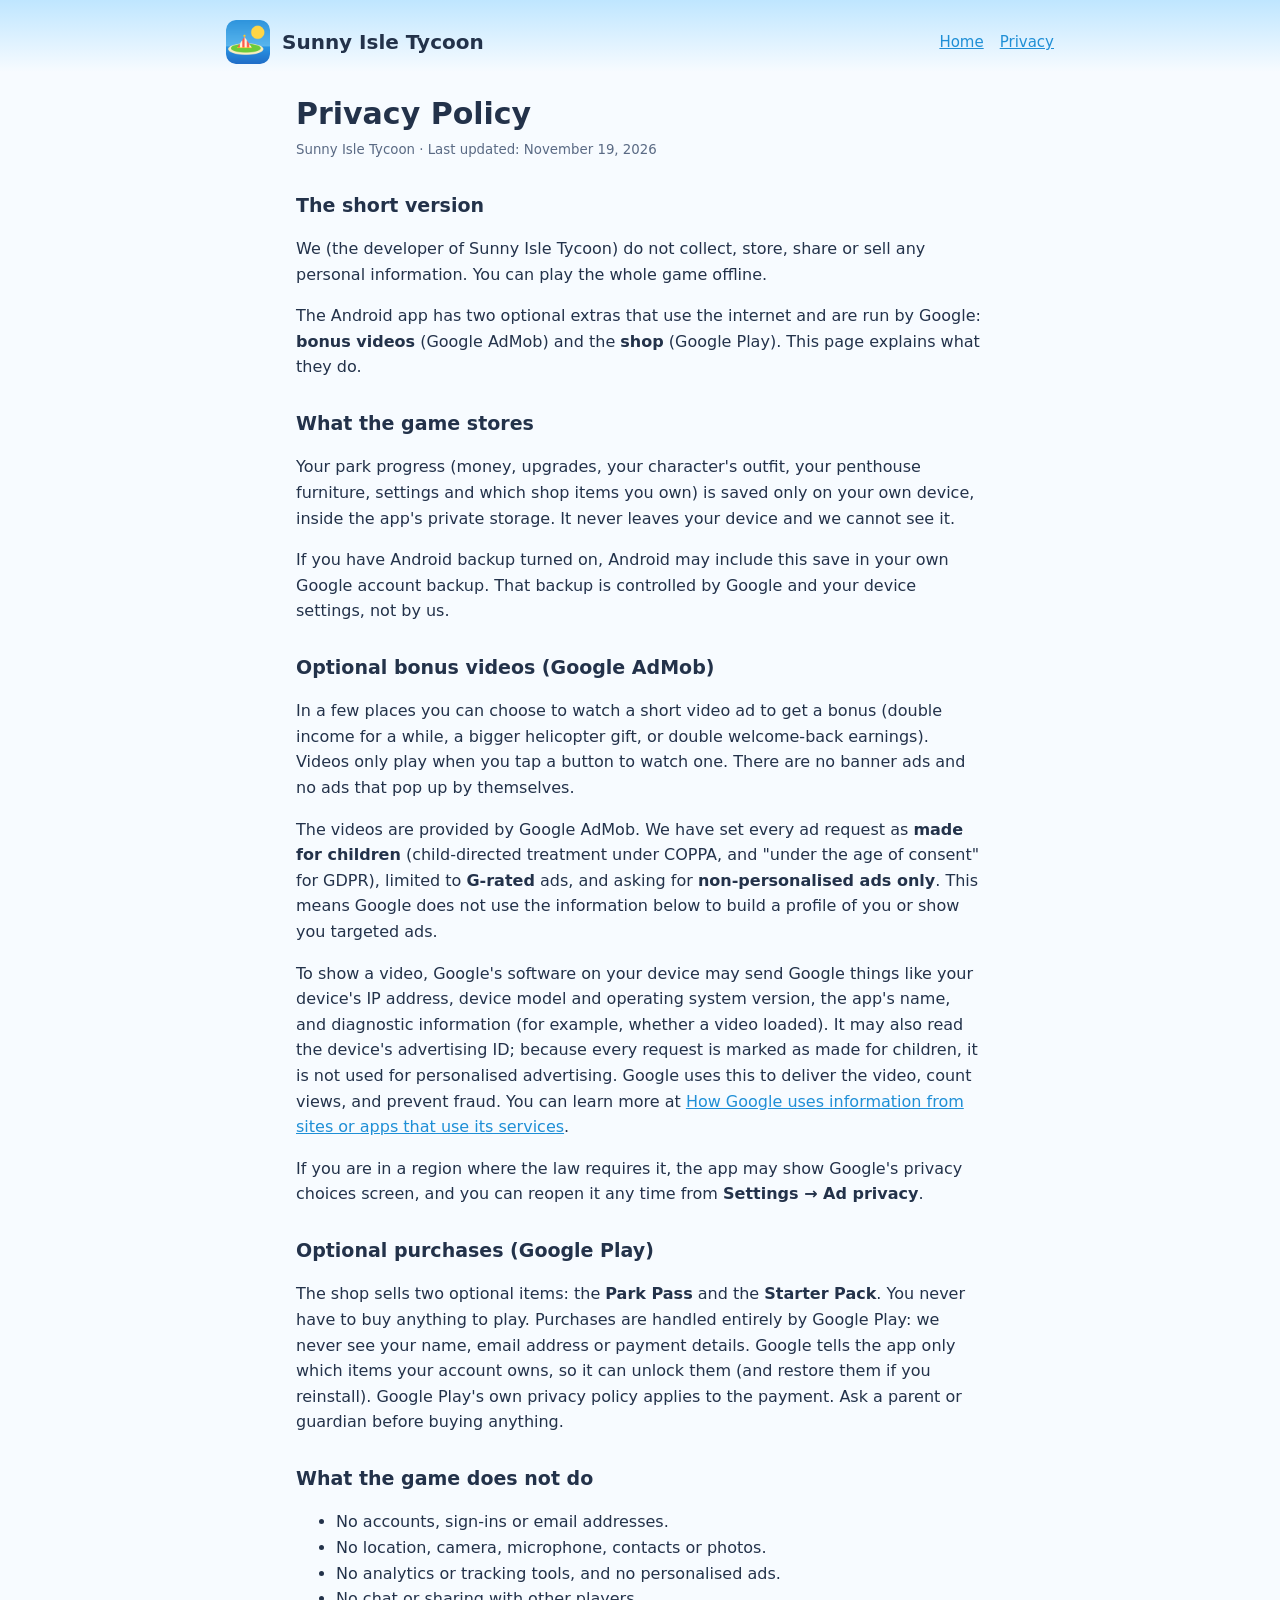
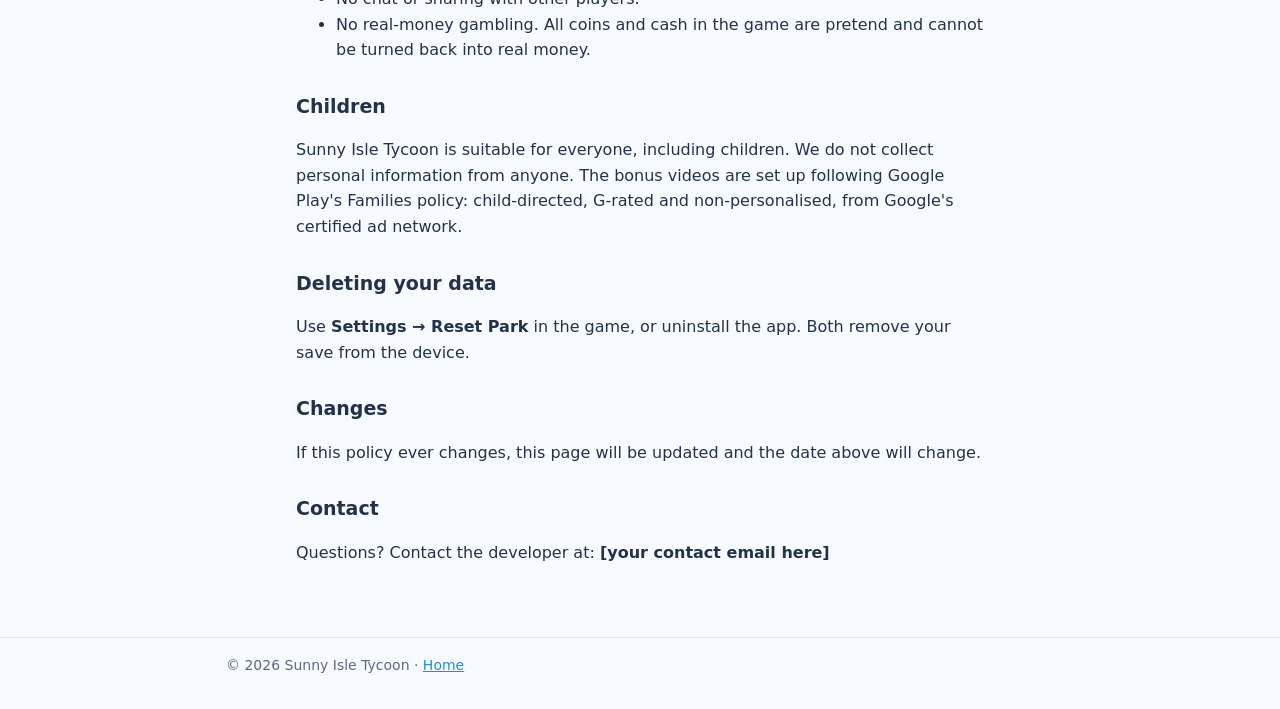
==== privacy.html @ 57443861 "Add website (landing page + privacy policy) for public hosting Co-Authored-By: Claude Opus 5.5 <nore" ====
<!doctype html>
<html lang="en">
<head>
<meta charset="utf-8">
<meta name="viewport" content="width=device-width,initial-scale=1">
<title>Sunny Isle Tycoon: Privacy Policy</title>
<link rel="icon" href="favicon.png">
<link rel="stylesheet" href="style.css">
</head>
<body>
<header class="top"><div class="wrap">
  <img src="img/icon.png" alt="">
  <a class="brand" href="./">Sunny Isle Tycoon</a>
  <nav><a href="./">Home</a><a href="privacy.html">Privacy</a></nav>
</div></header>
<main class="wrap policy">
<h1>Privacy Policy</h1>
<small>Sunny Isle Tycoon · Last updated: November 19, 2026</small>

<h2>The short version</h2>
<p>We (the developer of Sunny Isle Tycoon) do not collect, store, share or sell any personal information. You can play the whole game offline.</p>
<p>The Android app has two optional extras that use the internet and are run by Google: <b>bonus videos</b> (Google AdMob) and the <b>shop</b> (Google Play). This page explains what they do.</p>

<h2>What the game stores</h2>
<p>Your park progress (money, upgrades, your character's outfit, your penthouse furniture, settings and which shop items you own) is saved only on your own device, inside the app's private storage. It never leaves your device and we cannot see it.</p>
<p>If you have Android backup turned on, Android may include this save in your own Google account backup. That backup is controlled by Google and your device settings, not by us.</p>

<h2>Optional bonus videos (Google AdMob)</h2>
<p>In a few places you can choose to watch a short video ad to get a bonus (double income for a while, a bigger helicopter gift, or double welcome-back earnings). Videos only play when you tap a button to watch one. There are no banner ads and no ads that pop up by themselves.</p>
<p>The videos are provided by Google AdMob. We have set every ad request as <b>made for children</b> (child-directed treatment under COPPA, and "under the age of consent" for GDPR), limited to <b>G-rated</b> ads, and asking for <b>non-personalised ads only</b>. This means Google does not use the information below to build a profile of you or show you targeted ads.</p>
<p>To show a video, Google's software on your device may send Google things like your device's IP address, device model and operating system version, the app's name, and diagnostic information (for example, whether a video loaded). It may also read the device's advertising ID; because every request is marked as made for children, it is not used for personalised advertising. Google uses this to deliver the video, count views, and prevent fraud. You can learn more at <a href="https://policies.google.com/technologies/partner-sites">How Google uses information from sites or apps that use its services</a>.</p>
<p>If you are in a region where the law requires it, the app may show Google's privacy choices screen, and you can reopen it any time from <b>Settings → Ad privacy</b>.</p>

<h2>Optional purchases (Google Play)</h2>
<p>The shop sells two optional items: the <b>Park Pass</b> and the <b>Starter Pack</b>. You never have to buy anything to play. Purchases are handled entirely by Google Play: we never see your name, email address or payment details. Google tells the app only which items your account owns, so it can unlock them (and restore them if you reinstall). Google Play's own privacy policy applies to the payment. Ask a parent or guardian before buying anything.</p>

<h2>What the game does not do</h2>
<ul>
  <li>No accounts, sign-ins or email addresses.</li>
  <li>No location, camera, microphone, contacts or photos.</li>
  <li>No analytics or tracking tools, and no personalised ads.</li>
  <li>No chat or sharing with other players.</li>
  <li>No real-money gambling. All coins and cash in the game are pretend and cannot be turned back into real money.</li>
</ul>

<h2>Children</h2>
<p>Sunny Isle Tycoon is suitable for everyone, including children. We do not collect personal information from anyone. The bonus videos are set up following Google Play's Families policy: child-directed, G-rated and non-personalised, from Google's certified ad network.</p>

<h2>Deleting your data</h2>
<p>Use <b>Settings → Reset Park</b> in the game, or uninstall the app. Both remove your save from the device.</p>

<h2>Changes</h2>
<p>If this policy ever changes, this page will be updated and the date above will change.</p>

<h2>Contact</h2>
<p>Questions? Contact the developer at: <b>[your contact email here]</b></p>
</main>
<footer><div class="wrap">© 2026 Sunny Isle Tycoon · <a href="./">Home</a></div></footer>
</body>
</html>
---- style.css ----
:root{--ink:#23324a;--soft:#5a6a84;--bg:#f7fbff;--card:#ffffff;--sun:#ffb627;--sea:#1f8fd6;--line:#dde7f3}
*{box-sizing:border-box}
body{margin:0;font-family:system-ui,-apple-system,"Segoe UI",Roboto,sans-serif;line-height:1.6;color:var(--ink);background:var(--bg)}
a{color:var(--sea)}
.wrap{max-width:860px;margin:0 auto;padding:0 16px}
header.top{background:linear-gradient(180deg,#bfe6ff,#f7fbff);padding:20px 0 8px}
header.top .wrap{display:flex;align-items:center;gap:12px}
header.top img{width:44px;height:44px;border-radius:10px}
header.top a.brand{font-weight:700;font-size:20px;color:var(--ink);text-decoration:none}
header.top nav{margin-left:auto;display:flex;gap:16px;font-size:15px}
.hero{padding:24px 0}
.hero img.banner{width:100%;border-radius:16px;display:block;box-shadow:0 6px 24px rgba(31,143,214,.18)}
h1{font-size:30px;margin:24px 0 4px;line-height:1.2}
h2{font-size:19px;margin-top:28px}
.lead{font-size:18px;color:var(--soft);margin:0 0 16px}
.shots{display:grid;grid-template-columns:repeat(6,1fr);gap:12px;margin:20px 0}
.shots img{width:100%;border-radius:12px;display:block;border:1px solid var(--line)}
.features{display:grid;grid-template-columns:repeat(auto-fit,minmax(240px,1fr));gap:12px;padding:0;list-style:none}
.features li{background:var(--card);border:1px solid var(--line);border-radius:12px;padding:12px 14px}
.badge{display:inline-block;background:var(--sun);color:#3a2600;font-weight:700;border-radius:999px;padding:6px 14px;margin:4px 0 8px}
.policy{max-width:720px;padding-bottom:24px}
.policy small{color:var(--soft)}
footer{border-top:1px solid var(--line);margin-top:32px;padding:16px 0 32px;color:var(--soft);font-size:14px}
@media (max-width:700px){.shots{grid-template-columns:repeat(3,1fr)}h1{font-size:25px}}
@media (max-width:420px){header.top nav{gap:10px;font-size:14px}}
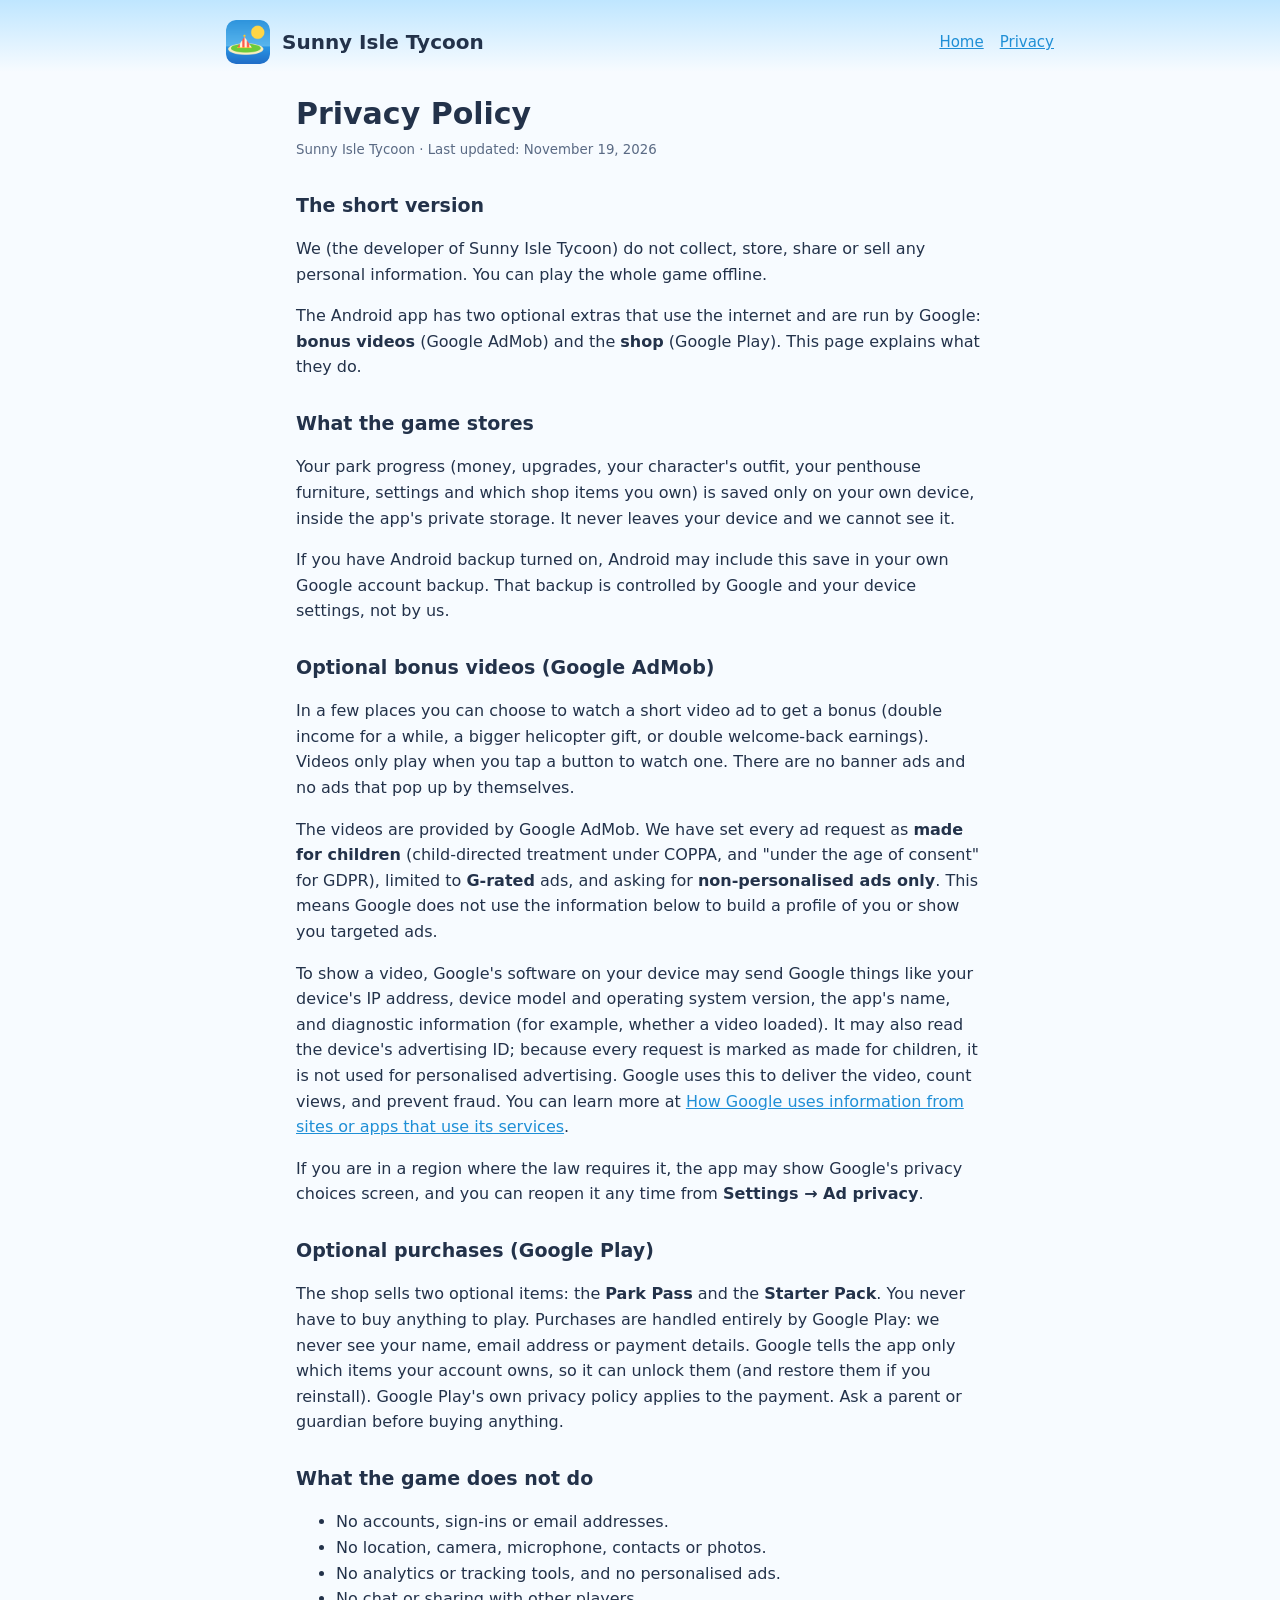
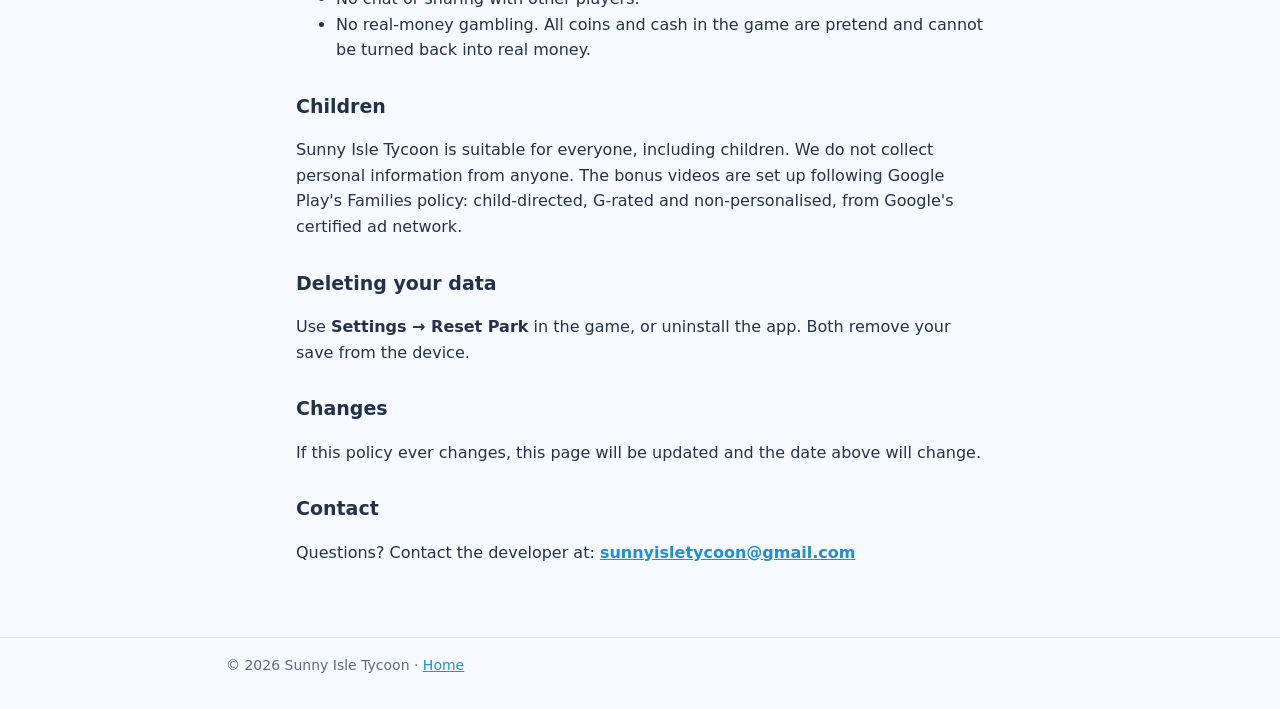
==== commit 83ce2091: "Add game contact email to website and store docs Co-Authored-By: Claude Opus 5.5 <noreply@anthropic." ====
--- a/privacy.html
+++ b/privacy.html
@@ -53,7 +53,7 @@
 <p>If this policy ever changes, this page will be updated and the date above will change.</p>
 
 <h2>Contact</h2>
-<p>Questions? Contact the developer at: <b>[your contact email here]</b></p>
+<p>Questions? Contact the developer at: <a href="mailto:sunnyisletycoon@gmail.com"><b>sunnyisletycoon@gmail.com</b></a></p>
 </main>
 <footer><div class="wrap">© 2026 Sunny Isle Tycoon · <a href="./">Home</a></div></footer>
 </body>
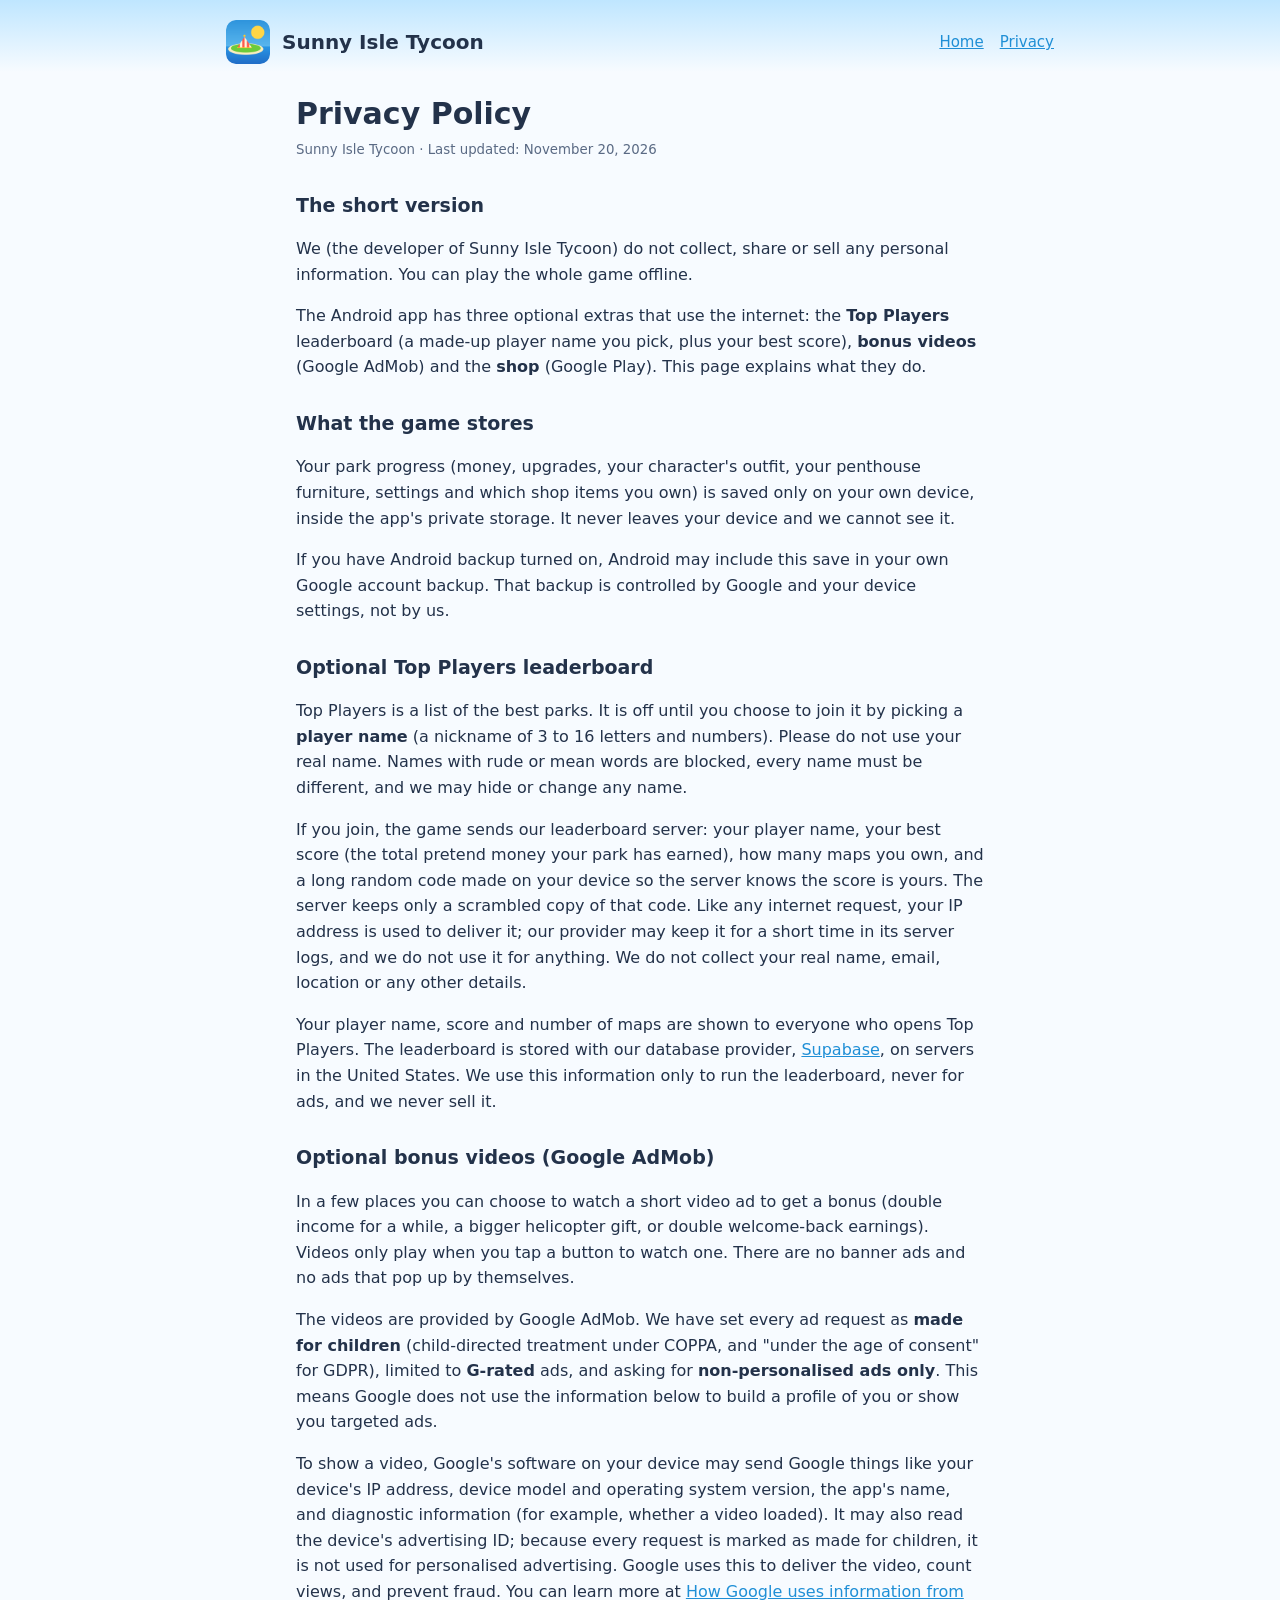
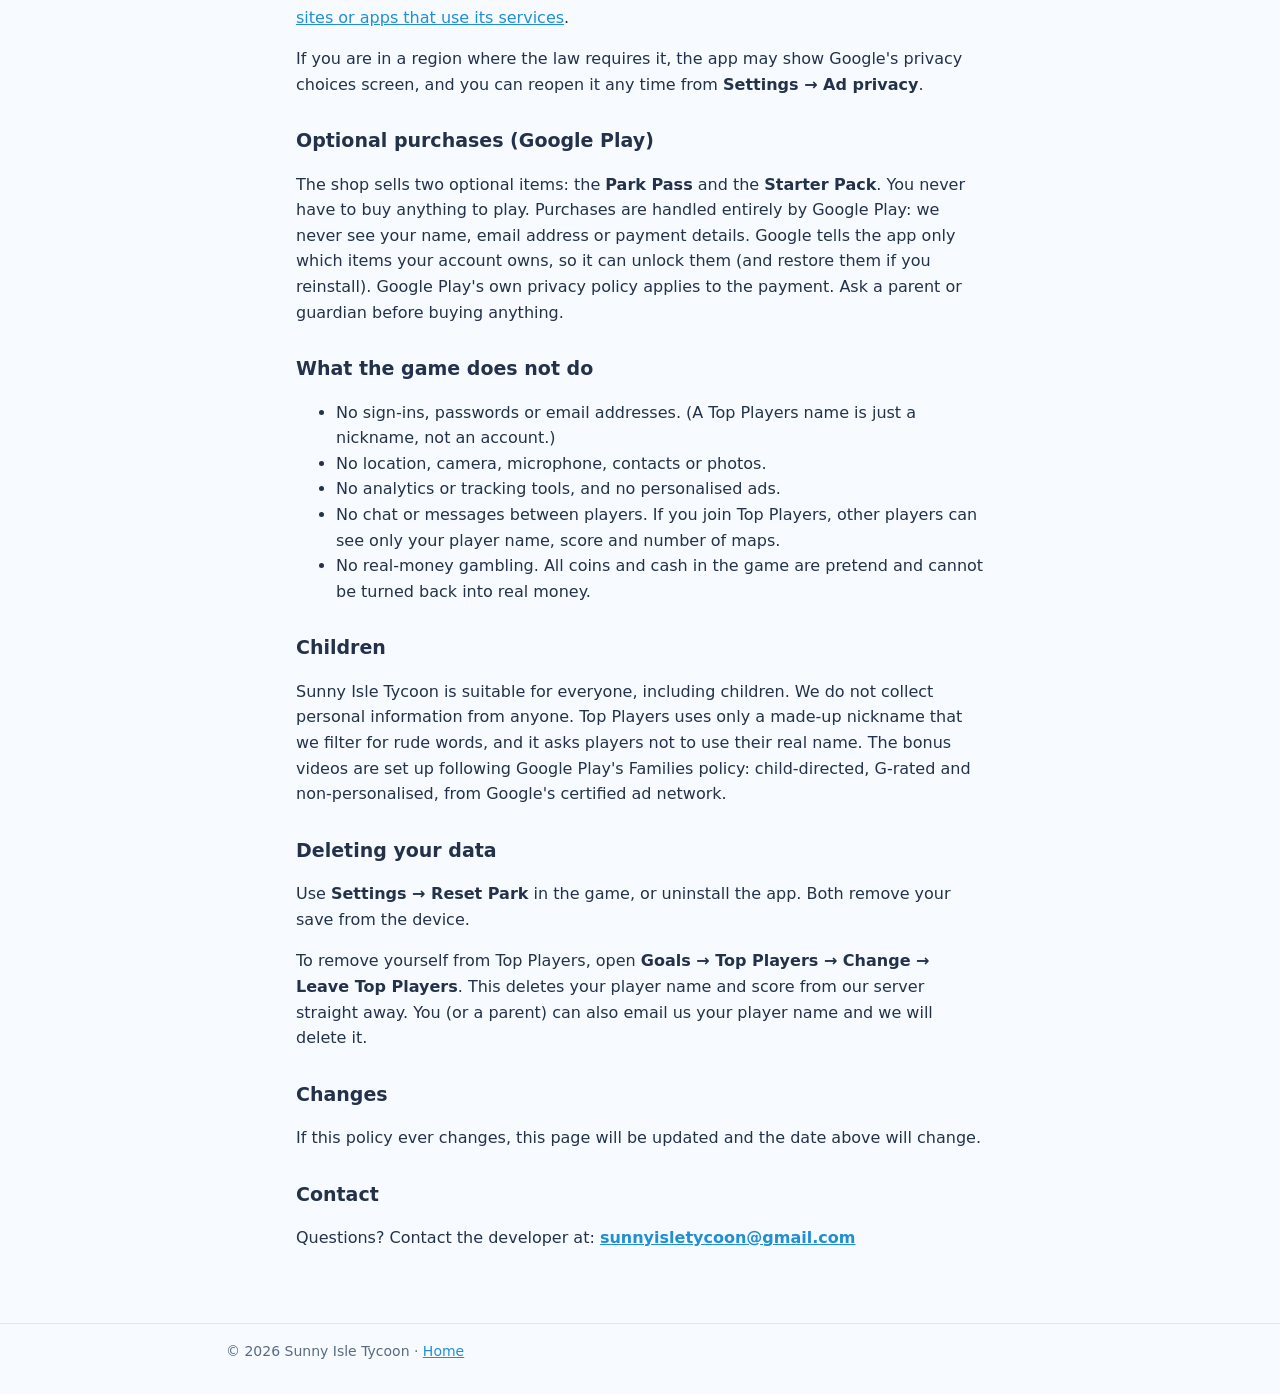
==== commit 22186107: "Top Players online leaderboard with player names (v1.5.0) - Goals gets a Top Players tab: pick or ch" ====
--- a/privacy.html
+++ b/privacy.html
@@ -15,15 +15,20 @@
 </div></header>
 <main class="wrap policy">
 <h1>Privacy Policy</h1>
-<small>Sunny Isle Tycoon · Last updated: November 19, 2026</small>
+<small>Sunny Isle Tycoon · Last updated: November 20, 2026</small>
 
 <h2>The short version</h2>
-<p>We (the developer of Sunny Isle Tycoon) do not collect, store, share or sell any personal information. You can play the whole game offline.</p>
-<p>The Android app has two optional extras that use the internet and are run by Google: <b>bonus videos</b> (Google AdMob) and the <b>shop</b> (Google Play). This page explains what they do.</p>
+<p>We (the developer of Sunny Isle Tycoon) do not collect, share or sell any personal information. You can play the whole game offline.</p>
+<p>The Android app has three optional extras that use the internet: the <b>Top Players</b> leaderboard (a made-up player name you pick, plus your best score), <b>bonus videos</b> (Google AdMob) and the <b>shop</b> (Google Play). This page explains what they do.</p>
 
 <h2>What the game stores</h2>
 <p>Your park progress (money, upgrades, your character's outfit, your penthouse furniture, settings and which shop items you own) is saved only on your own device, inside the app's private storage. It never leaves your device and we cannot see it.</p>
 <p>If you have Android backup turned on, Android may include this save in your own Google account backup. That backup is controlled by Google and your device settings, not by us.</p>
+
+<h2>Optional Top Players leaderboard</h2>
+<p>Top Players is a list of the best parks. It is off until you choose to join it by picking a <b>player name</b> (a nickname of 3 to 16 letters and numbers). Please do not use your real name. Names with rude or mean words are blocked, every name must be different, and we may hide or change any name.</p>
+<p>If you join, the game sends our leaderboard server: your player name, your best score (the total pretend money your park has earned), how many maps you own, and a long random code made on your device so the server knows the score is yours. The server keeps only a scrambled copy of that code. Like any internet request, your IP address is used to deliver it; our provider may keep it for a short time in its server logs, and we do not use it for anything. We do not collect your real name, email, location or any other details.</p>
+<p>Your player name, score and number of maps are shown to everyone who opens Top Players. The leaderboard is stored with our database provider, <a href="https://supabase.com/privacy">Supabase</a>, on servers in the United States. We use this information only to run the leaderboard, never for ads, and we never sell it.</p>
 
 <h2>Optional bonus videos (Google AdMob)</h2>
 <p>In a few places you can choose to watch a short video ad to get a bonus (double income for a while, a bigger helicopter gift, or double welcome-back earnings). Videos only play when you tap a button to watch one. There are no banner ads and no ads that pop up by themselves.</p>
@@ -36,18 +41,19 @@
 
 <h2>What the game does not do</h2>
 <ul>
-  <li>No accounts, sign-ins or email addresses.</li>
+  <li>No sign-ins, passwords or email addresses. (A Top Players name is just a nickname, not an account.)</li>
   <li>No location, camera, microphone, contacts or photos.</li>
   <li>No analytics or tracking tools, and no personalised ads.</li>
-  <li>No chat or sharing with other players.</li>
+  <li>No chat or messages between players. If you join Top Players, other players can see only your player name, score and number of maps.</li>
   <li>No real-money gambling. All coins and cash in the game are pretend and cannot be turned back into real money.</li>
 </ul>
 
 <h2>Children</h2>
-<p>Sunny Isle Tycoon is suitable for everyone, including children. We do not collect personal information from anyone. The bonus videos are set up following Google Play's Families policy: child-directed, G-rated and non-personalised, from Google's certified ad network.</p>
+<p>Sunny Isle Tycoon is suitable for everyone, including children. We do not collect personal information from anyone. Top Players uses only a made-up nickname that we filter for rude words, and it asks players not to use their real name. The bonus videos are set up following Google Play's Families policy: child-directed, G-rated and non-personalised, from Google's certified ad network.</p>
 
 <h2>Deleting your data</h2>
 <p>Use <b>Settings → Reset Park</b> in the game, or uninstall the app. Both remove your save from the device.</p>
+<p>To remove yourself from Top Players, open <b>Goals → Top Players → Change → Leave Top Players</b>. This deletes your player name and score from our server straight away. You (or a parent) can also email us your player name and we will delete it.</p>
 
 <h2>Changes</h2>
 <p>If this policy ever changes, this page will be updated and the date above will change.</p>
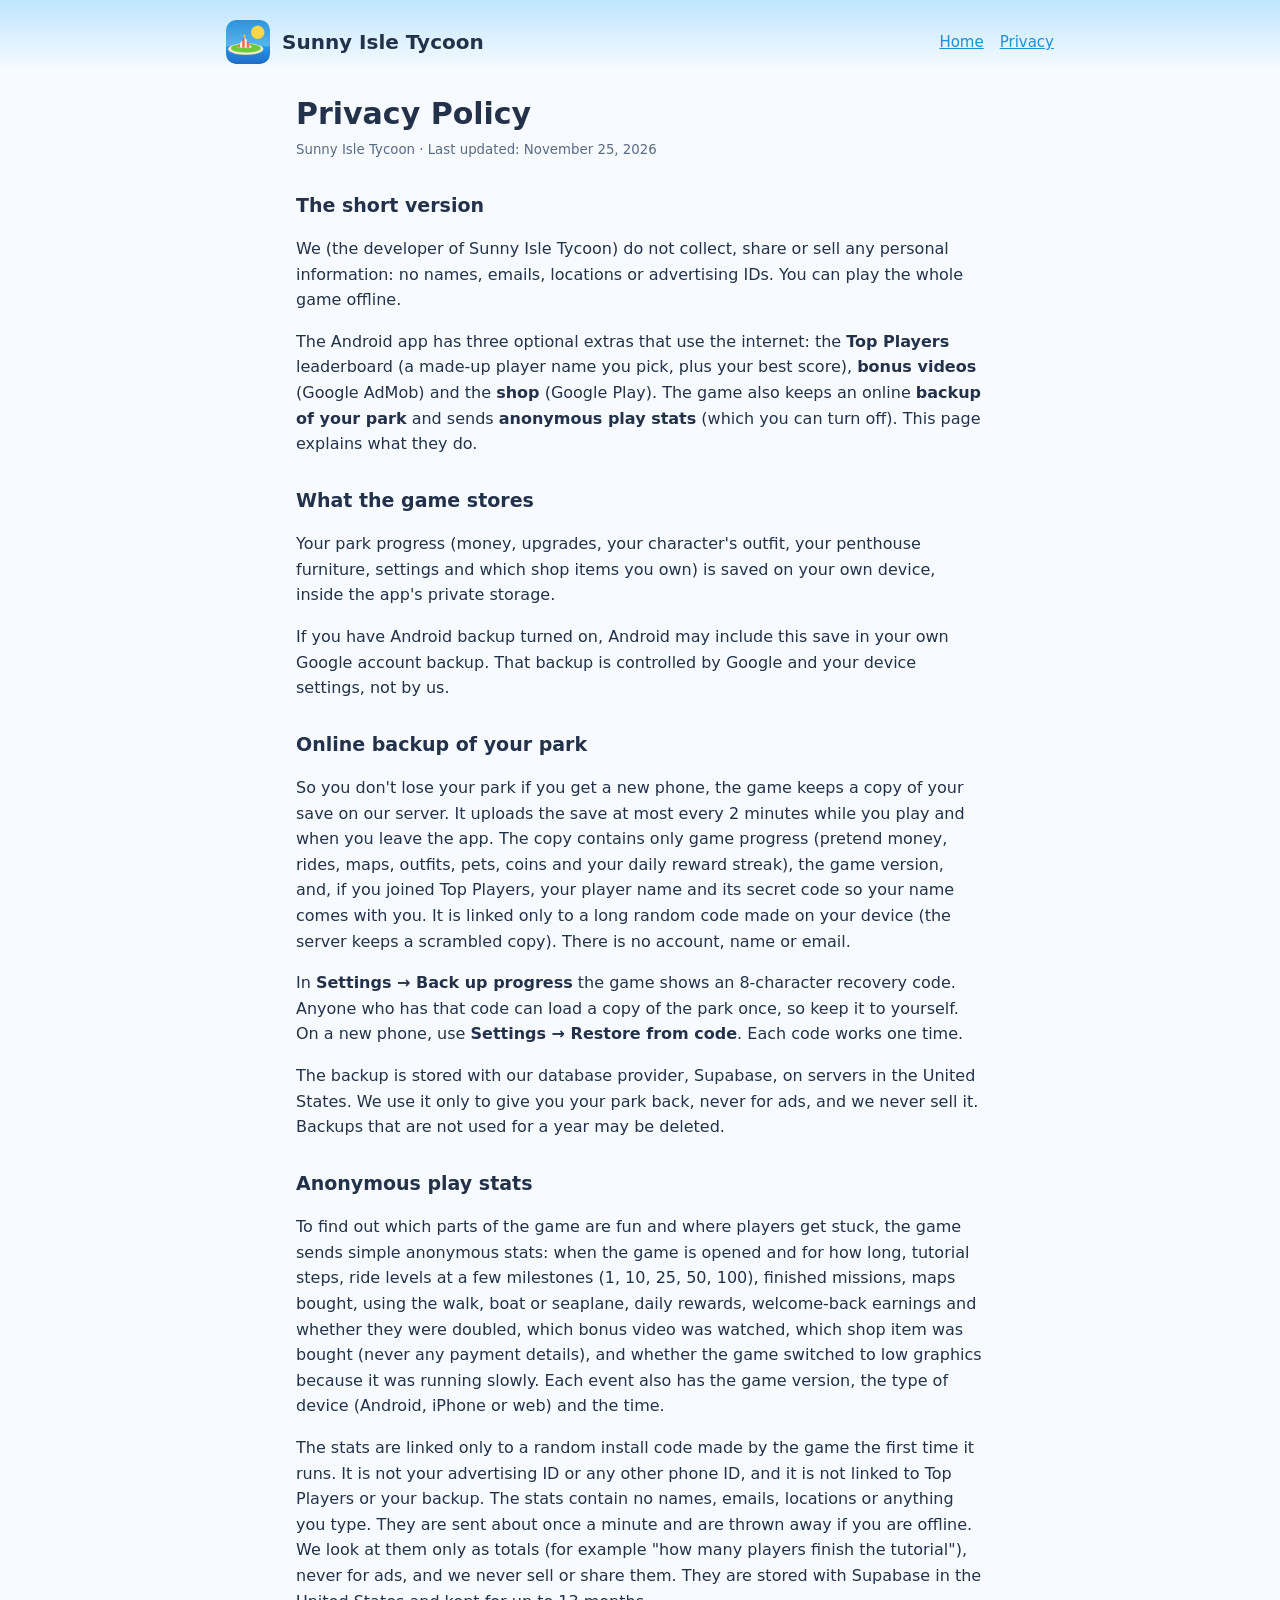
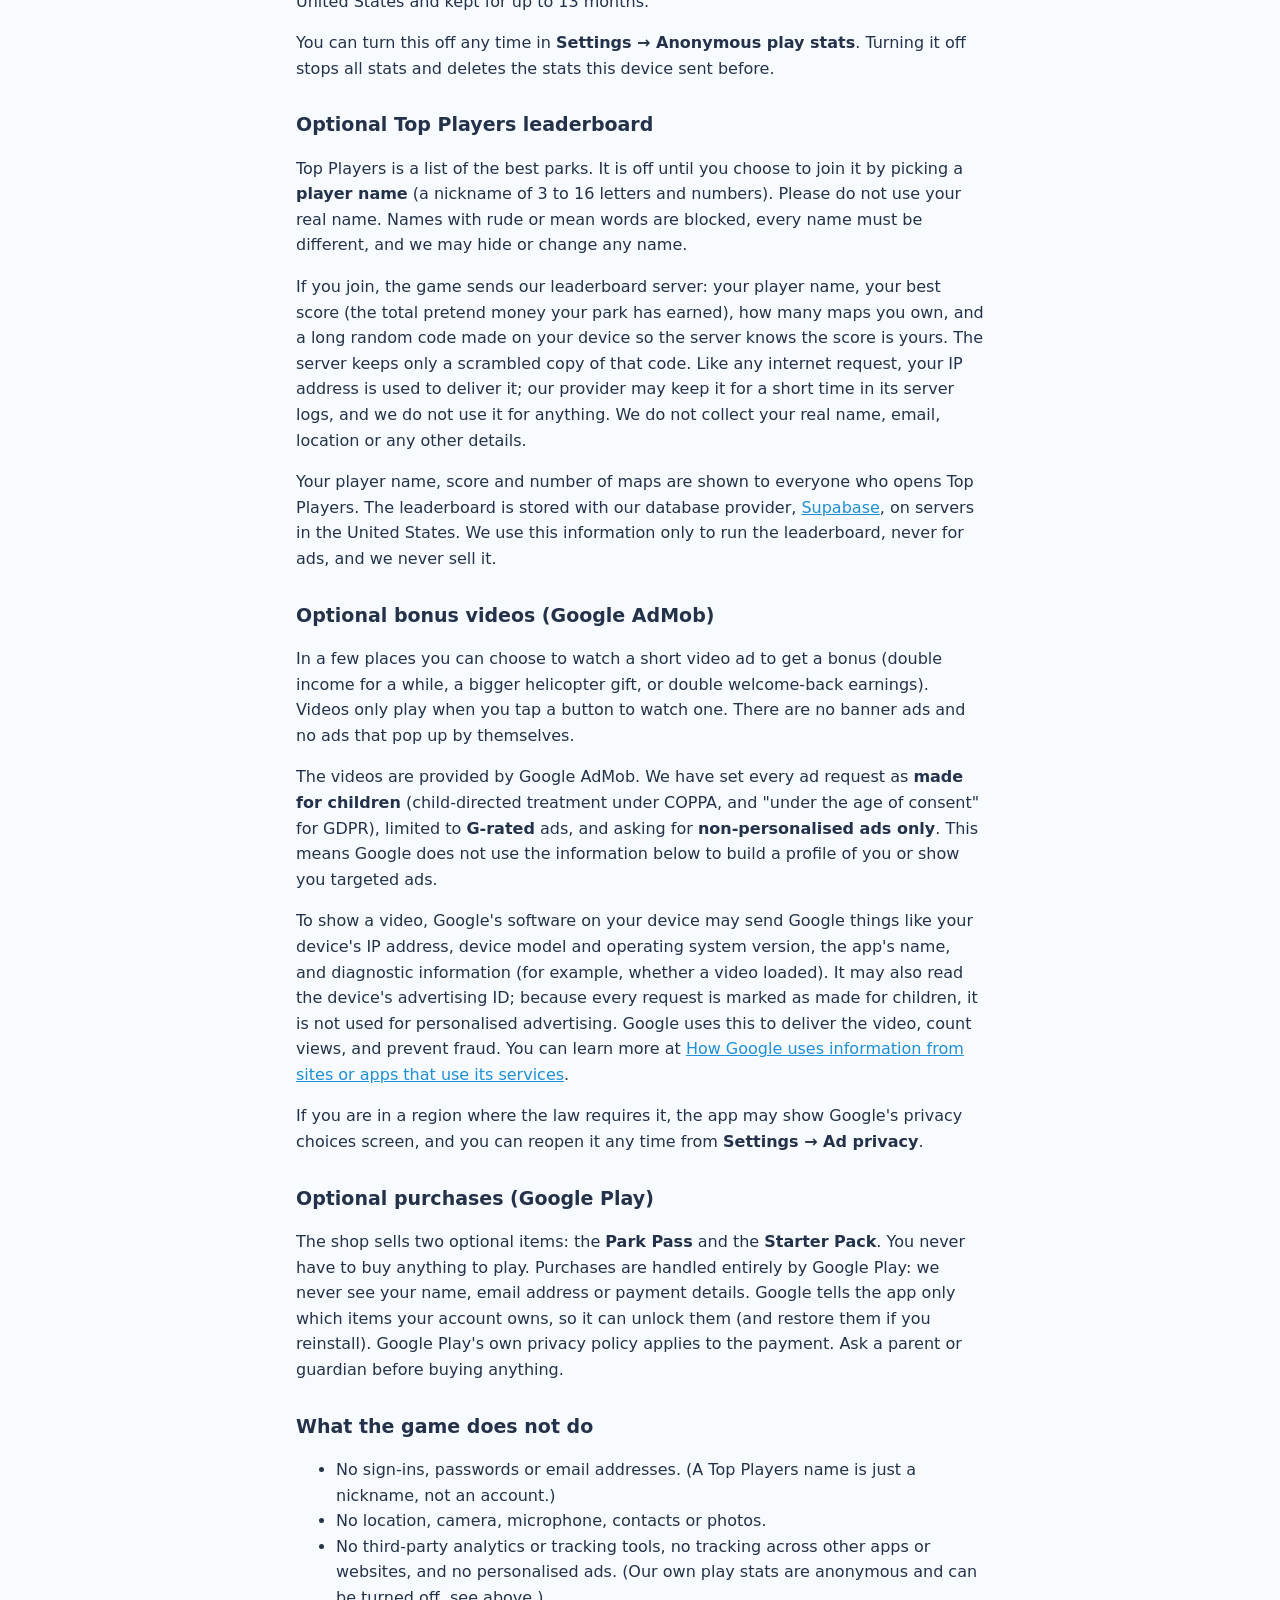
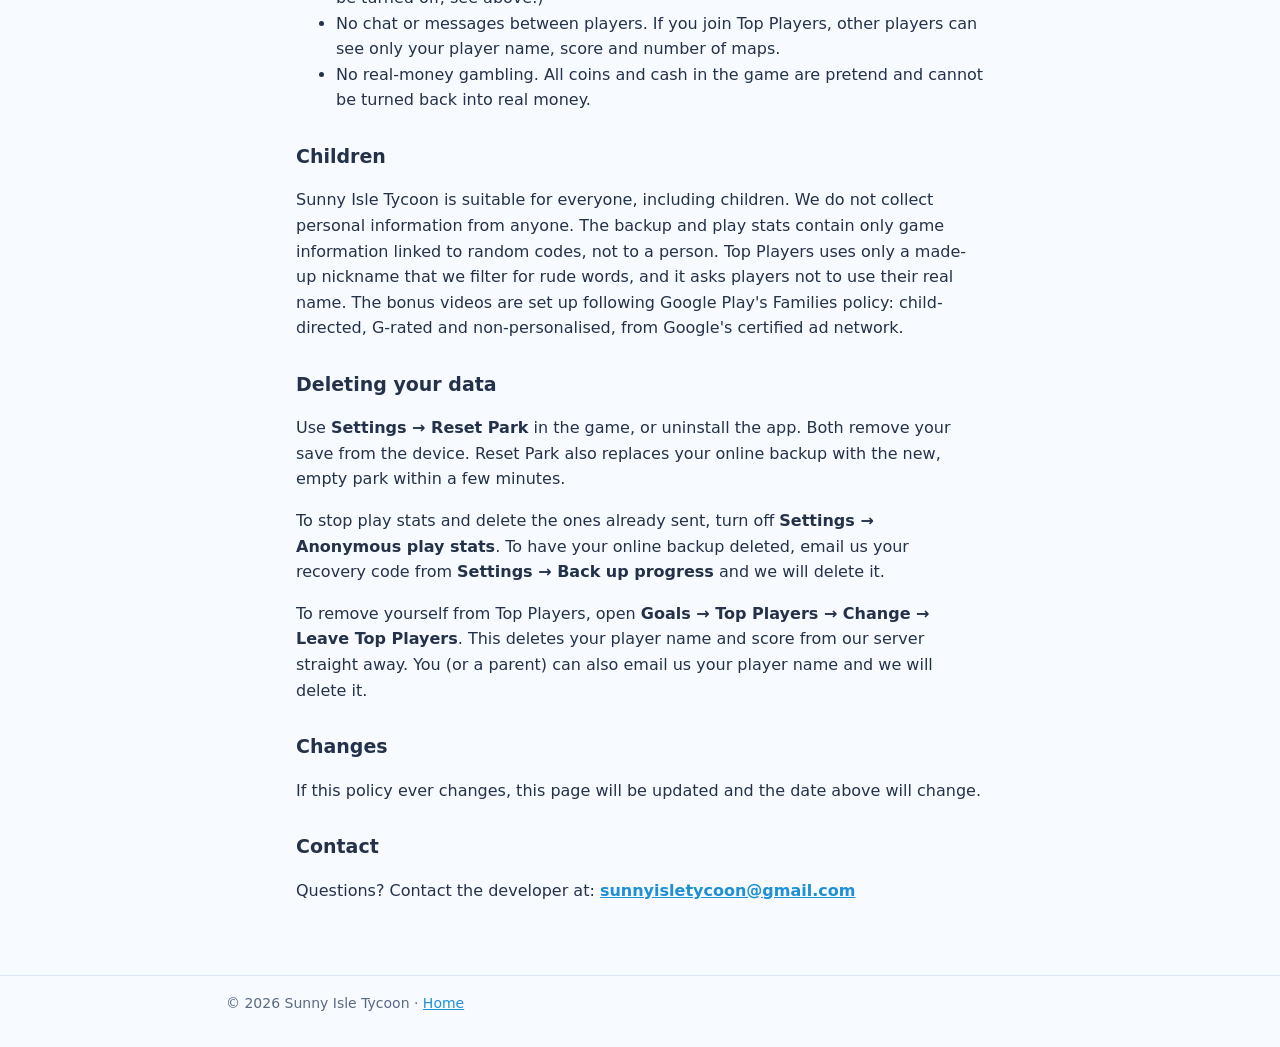
==== commit 6741fcb2: "Privacy policy: online park backup and anonymous play stats (v1.6.8) Co-Authored-By: Claude Opus 5.5" ====
--- a/privacy.html
+++ b/privacy.html
@@ -15,15 +15,25 @@
 </div></header>
 <main class="wrap policy">
 <h1>Privacy Policy</h1>
-<small>Sunny Isle Tycoon · Last updated: November 20, 2026</small>
+<small>Sunny Isle Tycoon · Last updated: November 25, 2026</small>
 
 <h2>The short version</h2>
-<p>We (the developer of Sunny Isle Tycoon) do not collect, share or sell any personal information. You can play the whole game offline.</p>
-<p>The Android app has three optional extras that use the internet: the <b>Top Players</b> leaderboard (a made-up player name you pick, plus your best score), <b>bonus videos</b> (Google AdMob) and the <b>shop</b> (Google Play). This page explains what they do.</p>
+<p>We (the developer of Sunny Isle Tycoon) do not collect, share or sell any personal information: no names, emails, locations or advertising IDs. You can play the whole game offline.</p>
+<p>The Android app has three optional extras that use the internet: the <b>Top Players</b> leaderboard (a made-up player name you pick, plus your best score), <b>bonus videos</b> (Google AdMob) and the <b>shop</b> (Google Play). The game also keeps an online <b>backup of your park</b> and sends <b>anonymous play stats</b> (which you can turn off). This page explains what they do.</p>
 
 <h2>What the game stores</h2>
-<p>Your park progress (money, upgrades, your character's outfit, your penthouse furniture, settings and which shop items you own) is saved only on your own device, inside the app's private storage. It never leaves your device and we cannot see it.</p>
+<p>Your park progress (money, upgrades, your character's outfit, your penthouse furniture, settings and which shop items you own) is saved on your own device, inside the app's private storage.</p>
 <p>If you have Android backup turned on, Android may include this save in your own Google account backup. That backup is controlled by Google and your device settings, not by us.</p>
+
+<h2>Online backup of your park</h2>
+<p>So you don't lose your park if you get a new phone, the game keeps a copy of your save on our server. It uploads the save at most every 2 minutes while you play and when you leave the app. The copy contains only game progress (pretend money, rides, maps, outfits, pets, coins and your daily reward streak), the game version, and, if you joined Top Players, your player name and its secret code so your name comes with you. It is linked only to a long random code made on your device (the server keeps a scrambled copy). There is no account, name or email.</p>
+<p>In <b>Settings → Back up progress</b> the game shows an 8-character recovery code. Anyone who has that code can load a copy of the park once, so keep it to yourself. On a new phone, use <b>Settings → Restore from code</b>. Each code works one time.</p>
+<p>The backup is stored with our database provider, Supabase, on servers in the United States. We use it only to give you your park back, never for ads, and we never sell it. Backups that are not used for a year may be deleted.</p>
+
+<h2>Anonymous play stats</h2>
+<p>To find out which parts of the game are fun and where players get stuck, the game sends simple anonymous stats: when the game is opened and for how long, tutorial steps, ride levels at a few milestones (1, 10, 25, 50, 100), finished missions, maps bought, using the walk, boat or seaplane, daily rewards, welcome-back earnings and whether they were doubled, which bonus video was watched, which shop item was bought (never any payment details), and whether the game switched to low graphics because it was running slowly. Each event also has the game version, the type of device (Android, iPhone or web) and the time.</p>
+<p>The stats are linked only to a random install code made by the game the first time it runs. It is not your advertising ID or any other phone ID, and it is not linked to Top Players or your backup. The stats contain no names, emails, locations or anything you type. They are sent about once a minute and are thrown away if you are offline. We look at them only as totals (for example "how many players finish the tutorial"), never for ads, and we never sell or share them. They are stored with Supabase in the United States and kept for up to 13 months.</p>
+<p>You can turn this off any time in <b>Settings → Anonymous play stats</b>. Turning it off stops all stats and deletes the stats this device sent before.</p>
 
 <h2>Optional Top Players leaderboard</h2>
 <p>Top Players is a list of the best parks. It is off until you choose to join it by picking a <b>player name</b> (a nickname of 3 to 16 letters and numbers). Please do not use your real name. Names with rude or mean words are blocked, every name must be different, and we may hide or change any name.</p>
@@ -43,16 +53,17 @@
 <ul>
   <li>No sign-ins, passwords or email addresses. (A Top Players name is just a nickname, not an account.)</li>
   <li>No location, camera, microphone, contacts or photos.</li>
-  <li>No analytics or tracking tools, and no personalised ads.</li>
+  <li>No third-party analytics or tracking tools, no tracking across other apps or websites, and no personalised ads. (Our own play stats are anonymous and can be turned off, see above.)</li>
   <li>No chat or messages between players. If you join Top Players, other players can see only your player name, score and number of maps.</li>
   <li>No real-money gambling. All coins and cash in the game are pretend and cannot be turned back into real money.</li>
 </ul>
 
 <h2>Children</h2>
-<p>Sunny Isle Tycoon is suitable for everyone, including children. We do not collect personal information from anyone. Top Players uses only a made-up nickname that we filter for rude words, and it asks players not to use their real name. The bonus videos are set up following Google Play's Families policy: child-directed, G-rated and non-personalised, from Google's certified ad network.</p>
+<p>Sunny Isle Tycoon is suitable for everyone, including children. We do not collect personal information from anyone. The backup and play stats contain only game information linked to random codes, not to a person. Top Players uses only a made-up nickname that we filter for rude words, and it asks players not to use their real name. The bonus videos are set up following Google Play's Families policy: child-directed, G-rated and non-personalised, from Google's certified ad network.</p>
 
 <h2>Deleting your data</h2>
-<p>Use <b>Settings → Reset Park</b> in the game, or uninstall the app. Both remove your save from the device.</p>
+<p>Use <b>Settings → Reset Park</b> in the game, or uninstall the app. Both remove your save from the device. Reset Park also replaces your online backup with the new, empty park within a few minutes.</p>
+<p>To stop play stats and delete the ones already sent, turn off <b>Settings → Anonymous play stats</b>. To have your online backup deleted, email us your recovery code from <b>Settings → Back up progress</b> and we will delete it.</p>
 <p>To remove yourself from Top Players, open <b>Goals → Top Players → Change → Leave Top Players</b>. This deletes your player name and score from our server straight away. You (or a parent) can also email us your player name and we will delete it.</p>
 
 <h2>Changes</h2>
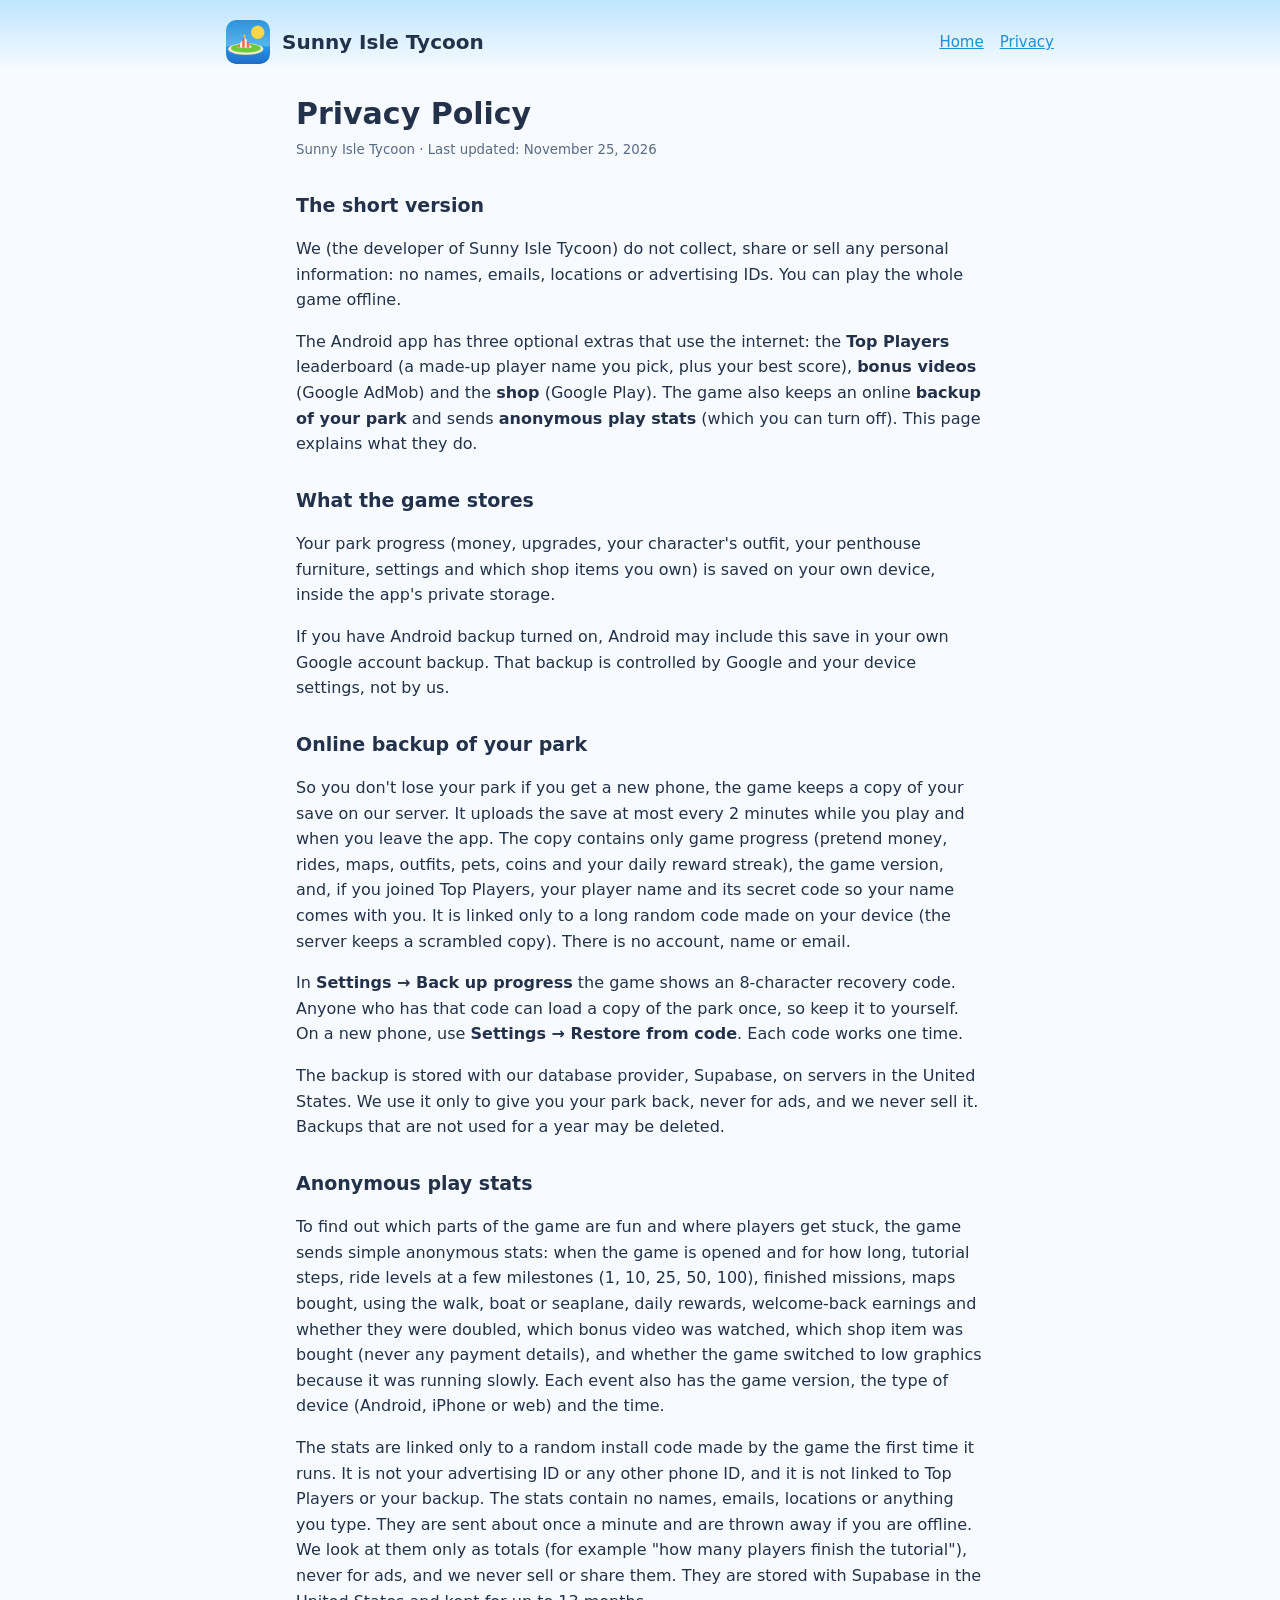
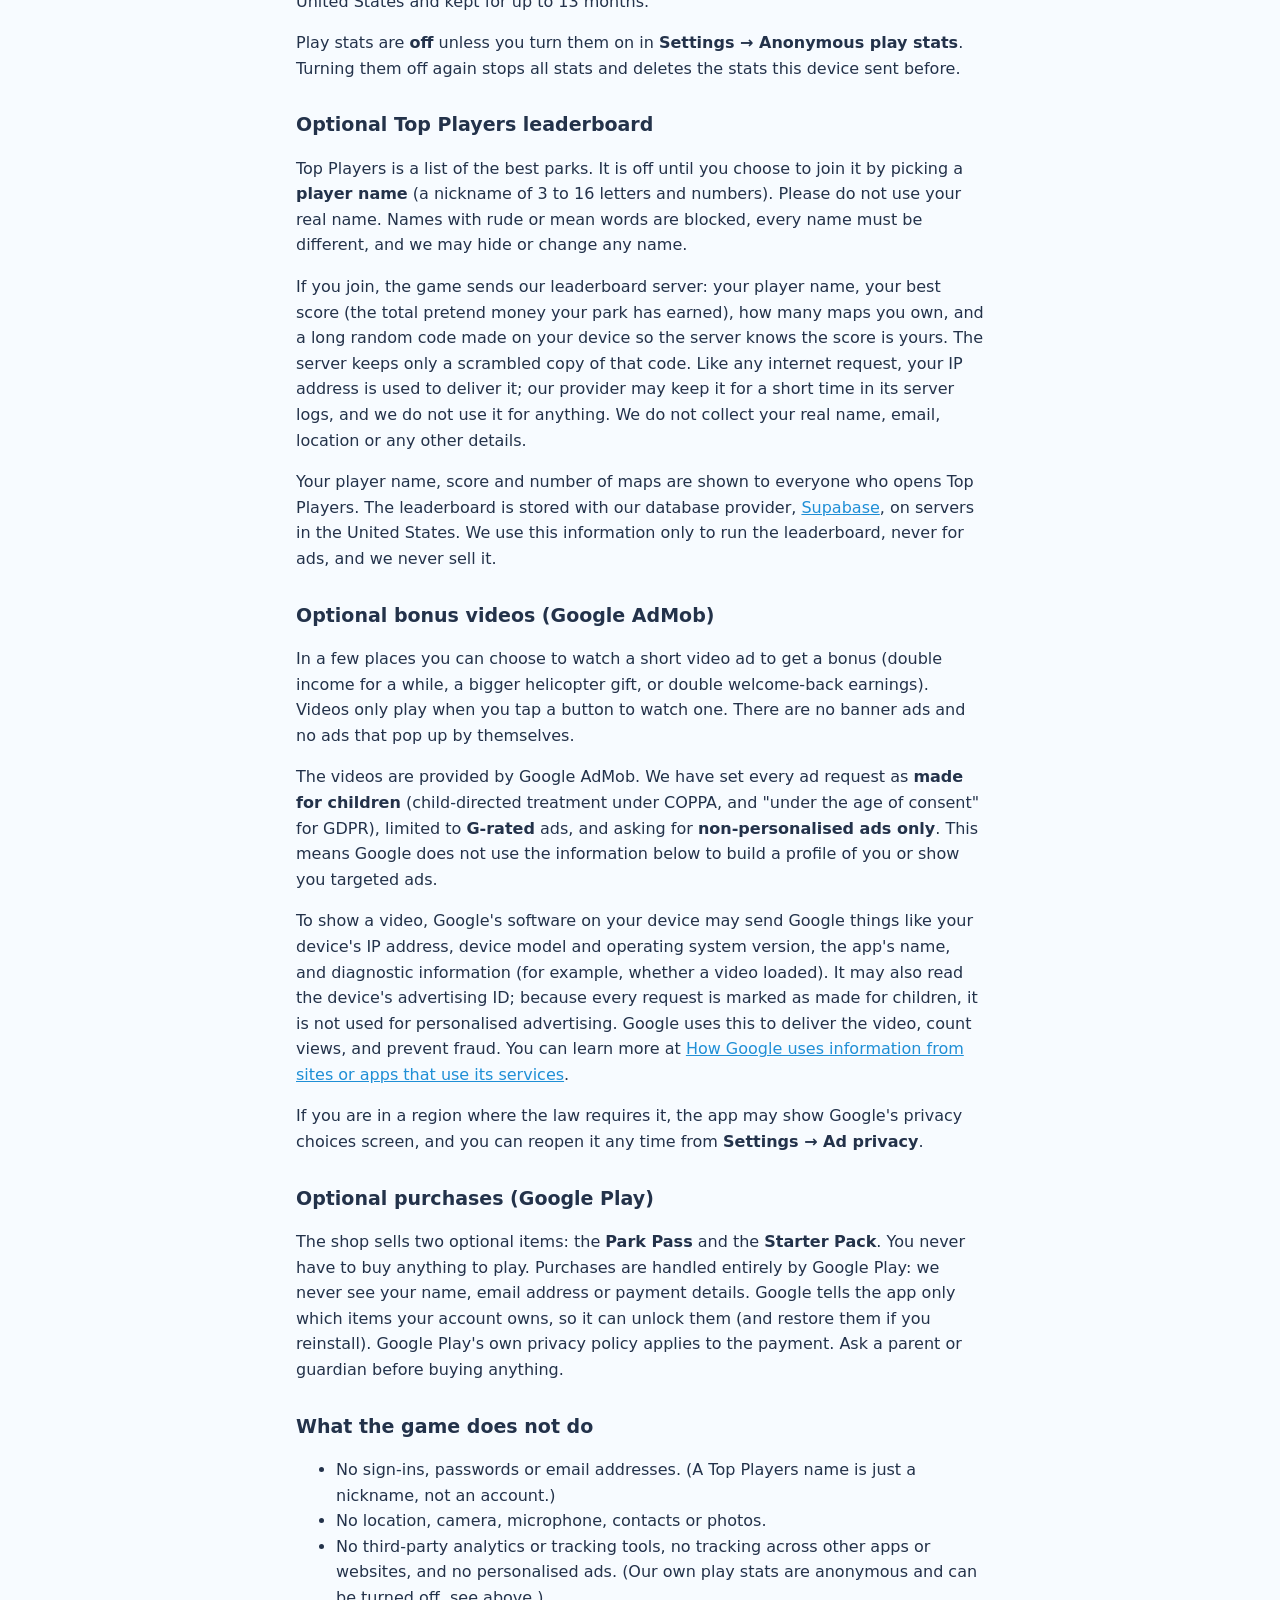
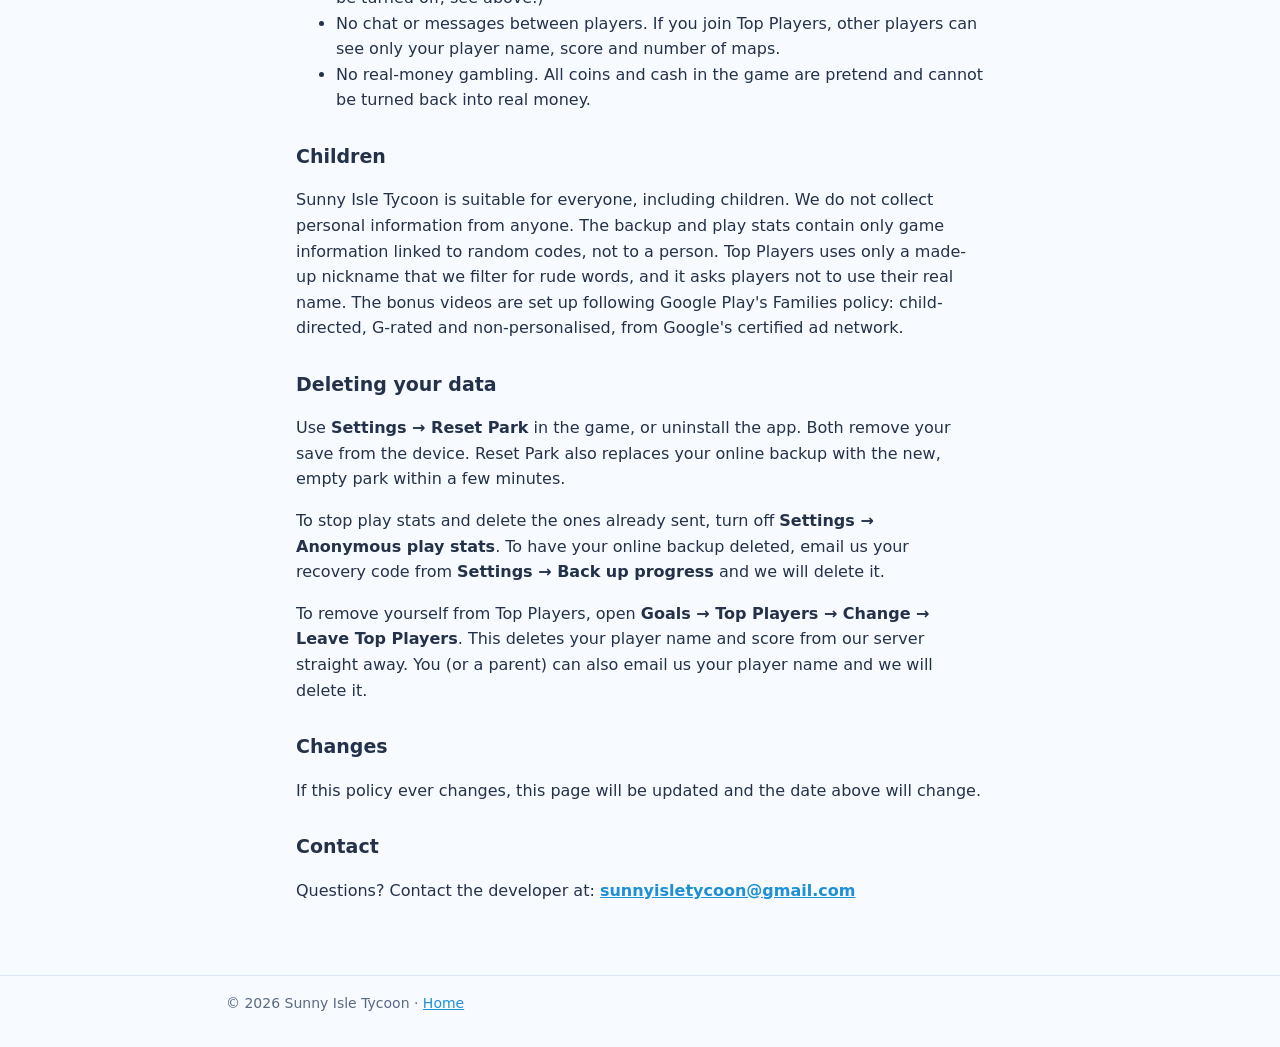
==== commit 7137af4b: "Privacy policy: play stats start off (v1.6.8)" ====
--- a/privacy.html
+++ b/privacy.html
@@ -33,7 +33,7 @@
 <h2>Anonymous play stats</h2>
 <p>To find out which parts of the game are fun and where players get stuck, the game sends simple anonymous stats: when the game is opened and for how long, tutorial steps, ride levels at a few milestones (1, 10, 25, 50, 100), finished missions, maps bought, using the walk, boat or seaplane, daily rewards, welcome-back earnings and whether they were doubled, which bonus video was watched, which shop item was bought (never any payment details), and whether the game switched to low graphics because it was running slowly. Each event also has the game version, the type of device (Android, iPhone or web) and the time.</p>
 <p>The stats are linked only to a random install code made by the game the first time it runs. It is not your advertising ID or any other phone ID, and it is not linked to Top Players or your backup. The stats contain no names, emails, locations or anything you type. They are sent about once a minute and are thrown away if you are offline. We look at them only as totals (for example "how many players finish the tutorial"), never for ads, and we never sell or share them. They are stored with Supabase in the United States and kept for up to 13 months.</p>
-<p>You can turn this off any time in <b>Settings → Anonymous play stats</b>. Turning it off stops all stats and deletes the stats this device sent before.</p>
+<p>Play stats are <b>off</b> unless you turn them on in <b>Settings → Anonymous play stats</b>. Turning them off again stops all stats and deletes the stats this device sent before.</p>
 
 <h2>Optional Top Players leaderboard</h2>
 <p>Top Players is a list of the best parks. It is off until you choose to join it by picking a <b>player name</b> (a nickname of 3 to 16 letters and numbers). Please do not use your real name. Names with rude or mean words are blocked, every name must be different, and we may hide or change any name.</p>
